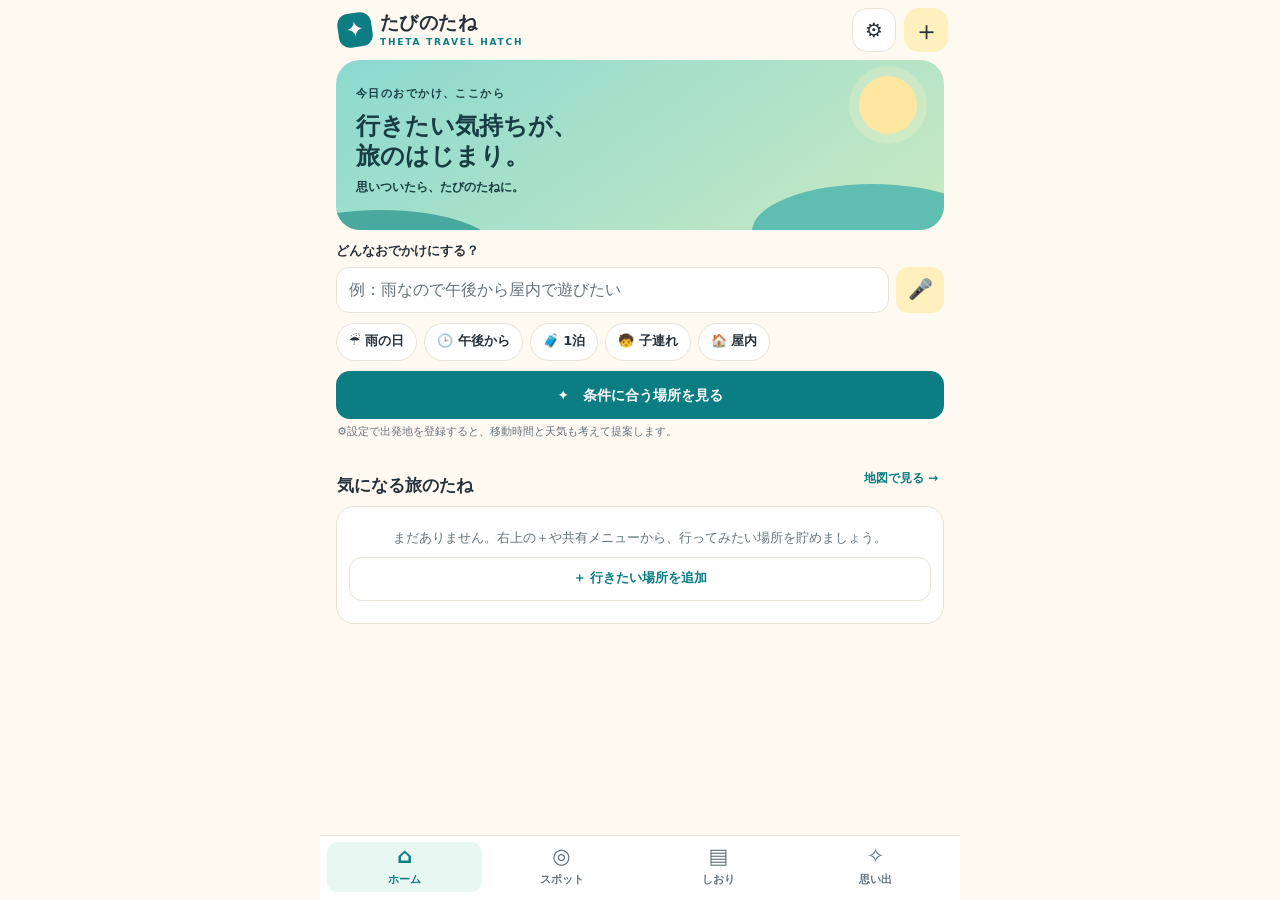
==== source/app/src/main/assets/www/index.html @ 2dbfa1c7 "Theta.Travel.Hatch: take over たびのたね and ship 0.1.0 APK - Import the 2026-10-17 handoff pack unchange" ====
<!doctype html>
<html lang="ja">
<head>
<meta charset="utf-8">
<meta name="viewport" content="width=device-width,initial-scale=1,viewport-fit=cover">
<meta name="color-scheme" content="light dark">
<title>たびのたね</title>
<link rel="stylesheet" href="vendor/leaflet/leaflet.css">
<link rel="stylesheet" href="vendor/markercluster/MarkerCluster.css">
<link rel="stylesheet" href="vendor/markercluster/MarkerCluster.Default.css">
<link rel="stylesheet" href="styles.css">
</head>
<body>
<div class="app">
  <header class="header">
    <div class="brand"><span class="logo" aria-hidden="true">✦</span><span>たびのたね<small>THETA TRAVEL HATCH</small></span></div>
    <button class="icon-btn active" type="button" data-action="settings" aria-label="設定">⚙</button>
    <button class="add-btn active" type="button" data-action="add-menu" aria-label="追加">＋</button>
  </header>
  <main class="main" id="main" aria-live="polite"></main>
  <nav class="nav" aria-label="アプリの画面">
    <button type="button" data-screen="home"><span aria-hidden="true">⌂</span>ホーム</button>
    <button type="button" data-screen="spots"><span aria-hidden="true">◎</span>スポット</button>
    <button type="button" data-screen="plans"><span aria-hidden="true">▤</span>しおり</button>
    <button type="button" data-screen="history"><span aria-hidden="true">✧</span>思い出</button>
  </nav>
</div>
<div class="modal" id="modal" hidden>
  <div class="sheet" role="dialog" aria-modal="true" aria-labelledby="sheet-title">
    <div class="sheet-top"><h2 id="sheet-title"></h2><button class="close" type="button" data-action="close" aria-label="閉じる">×</button></div>
    <div class="sheet-body" id="sheet-body"></div>
    <div class="sheet-foot" id="sheet-foot"></div>
  </div>
</div>
<div class="toast" id="toast" role="status" hidden></div>
<script src="vendor/leaflet/leaflet.js"></script>
<script src="vendor/markercluster/leaflet.markercluster.js"></script>
<script src="js/core.js"></script>
<script src="js/native.js"></script>
<script src="js/app.js"></script>
</body>
</html>
---- source/app/src/main/assets/www/vendor/leaflet/leaflet.css ----
/* required styles */

.leaflet-pane,
.leaflet-tile,
.leaflet-marker-icon,
.leaflet-marker-shadow,
.leaflet-tile-container,
.leaflet-pane > svg,
.leaflet-pane > canvas,
.leaflet-zoom-box,
.leaflet-image-layer,
.leaflet-layer {
	position: absolute;
	left: 0;
	top: 0;
	}
.leaflet-container {
	overflow: hidden;
	}
.leaflet-tile,
.leaflet-marker-icon,
.leaflet-marker-shadow {
	-webkit-user-select: none;
	   -moz-user-select: none;
	        user-select: none;
	  -webkit-user-drag: none;
	}
/* Prevents IE11 from highlighting tiles in blue */
.leaflet-tile::selection {
	background: transparent;
}
/* Safari renders non-retina tile on retina better with this, but Chrome is worse */
.leaflet-safari .leaflet-tile {
	image-rendering: -webkit-optimize-contrast;
	}
/* hack that prevents hw layers "stretching" when loading new tiles */
.leaflet-safari .leaflet-tile-container {
	width: 1600px;
	height: 1600px;
	-webkit-transform-origin: 0 0;
	}
.leaflet-marker-icon,
.leaflet-marker-shadow {
	display: block;
	}
/* .leaflet-container svg: reset svg max-width decleration shipped in Joomla! (joomla.org) 3.x */
/* .leaflet-container img: map is broken in FF if you have max-width: 100% on tiles */
.leaflet-container .leaflet-overlay-pane svg {
	max-width: none !important;
	max-height: none !important;
	}
.leaflet-container .leaflet-marker-pane img,
.leaflet-container .leaflet-shadow-pane img,
.leaflet-container .leaflet-tile-pane img,
.leaflet-container img.leaflet-image-layer,
.leaflet-container .leaflet-tile {
	max-width: none !important;
	max-height: none !important;
	width: auto;
	padding: 0;
	}

.leaflet-container img.leaflet-tile {
	/* See: https://bugs.chromium.org/p/chromium/issues/detail?id=600120 */
	mix-blend-mode: plus-lighter;
}

.leaflet-container.leaflet-touch-zoom {
	-ms-touch-action: pan-x pan-y;
	touch-action: pan-x pan-y;
	}
.leaflet-container.leaflet-touch-drag {
	-ms-touch-action: pinch-zoom;
	/* Fallback for FF which doesn't support pinch-zoom */
	touch-action: none;
	touch-action: pinch-zoom;
}
.leaflet-container.leaflet-touch-drag.leaflet-touch-zoom {
	-ms-touch-action: none;
	touch-action: none;
}
.leaflet-container {
	-webkit-tap-highlight-color: transparent;
}
.leaflet-container a {
	-webkit-tap-highlight-color: rgba(51, 181, 229, 0.4);
}
.leaflet-tile {
	filter: inherit;
	visibility: hidden;
	}
.leaflet-tile-loaded {
	visibility: inherit;
	}
.leaflet-zoom-box {
	width: 0;
	height: 0;
	-moz-box-sizing: border-box;
	     box-sizing: border-box;
	z-index: 800;
	}
/* workaround for https://bugzilla.mozilla.org/show_bug.cgi?id=888319 */
.leaflet-overlay-pane svg {
	-moz-user-select: none;
	}

.leaflet-pane         { z-index: 400; }

.leaflet-tile-pane    { z-index: 200; }
.leaflet-overlay-pane { z-index: 400; }
.leaflet-shadow-pane  { z-index: 500; }
.leaflet-marker-pane  { z-index: 600; }
.leaflet-tooltip-pane   { z-index: 650; }
.leaflet-popup-pane   { z-index: 700; }

.leaflet-map-pane canvas { z-index: 100; }
.leaflet-map-pane svg    { z-index: 200; }

.leaflet-vml-shape {
	width: 1px;
	height: 1px;
	}
.lvml {
	behavior: url(#default#VML);
	display: inline-block;
	position: absolute;
	}


/* control positioning */

.leaflet-control {
	position: relative;
	z-index: 800;
	pointer-events: visiblePainted; /* IE 9-10 doesn't have auto */
	pointer-events: auto;
	}
.leaflet-top,
.leaflet-bottom {
	position: absolute;
	z-index: 1000;
	pointer-events: none;
	}
.leaflet-top {
	top: 0;
	}
.leaflet-right {
	right: 0;
	}
.leaflet-bottom {
	bottom: 0;
	}
.leaflet-left {
	left: 0;
	}
.leaflet-control {
	float: left;
	clear: both;
	}
.leaflet-right .leaflet-control {
	float: right;
	}
.leaflet-top .leaflet-control {
	margin-top: 10px;
	}
.leaflet-bottom .leaflet-control {
	margin-bottom: 10px;
	}
.leaflet-left .leaflet-control {
	margin-left: 10px;
	}
.leaflet-right .leaflet-control {
	margin-right: 10px;
	}


/* zoom and fade animations */

.leaflet-fade-anim .leaflet-popup {
	opacity: 0;
	-webkit-transition: opacity 0.2s linear;
	   -moz-transition: opacity 0.2s linear;
	        transition: opacity 0.2s linear;
	}
.leaflet-fade-anim .leaflet-map-pane .leaflet-popup {
	opacity: 1;
	}
.leaflet-zoom-animated {
	-webkit-transform-origin: 0 0;
	    -ms-transform-origin: 0 0;
	        transform-origin: 0 0;
	}
svg.leaflet-zoom-animated {
	will-change: transform;
}

.leaflet-zoom-anim .leaflet-zoom-animated {
	-webkit-transition: -webkit-transform 0.25s cubic-bezier(0,0,0.25,1);
	   -moz-transition:    -moz-transform 0.25s cubic-bezier(0,0,0.25,1);
	        transition:         transform 0.25s cubic-bezier(0,0,0.25,1);
	}
.leaflet-zoom-anim .leaflet-tile,
.leaflet-pan-anim .leaflet-tile {
	-webkit-transition: none;
	   -moz-transition: none;
	        transition: none;
	}

.leaflet-zoom-anim .leaflet-zoom-hide {
	visibility: hidden;
	}


/* cursors */

.leaflet-interactive {
	cursor: pointer;
	}
.leaflet-grab {
	cursor: -webkit-grab;
	cursor:    -moz-grab;
	cursor:         grab;
	}
.leaflet-crosshair,
.leaflet-crosshair .leaflet-interactive {
	cursor: crosshair;
	}
.leaflet-popup-pane,
.leaflet-control {
	cursor: auto;
	}
.leaflet-dragging .leaflet-grab,
.leaflet-dragging .leaflet-grab .leaflet-interactive,
.leaflet-dragging .leaflet-marker-draggable {
	cursor: move;
	cursor: -webkit-grabbing;
	cursor:    -moz-grabbing;
	cursor:         grabbing;
	}

/* marker & overlays interactivity */
.leaflet-marker-icon,
.leaflet-marker-shadow,
.leaflet-image-layer,
.leaflet-pane > svg path,
.leaflet-tile-container {
	pointer-events: none;
	}

.leaflet-marker-icon.leaflet-interactive,
.leaflet-image-layer.leaflet-interactive,
.leaflet-pane > svg path.leaflet-interactive,
svg.leaflet-image-layer.leaflet-interactive path {
	pointer-events: visiblePainted; /* IE 9-10 doesn't have auto */
	pointer-events: auto;
	}

/* visual tweaks */

.leaflet-container {
	background: #ddd;
	outline-offset: 1px;
	}
.leaflet-container a {
	color: #0078A8;
	}
.leaflet-zoom-box {
	border: 2px dotted #38f;
	background: rgba(255,255,255,0.5);
	}


/* general typography */
.leaflet-container {
	font-family: "Helvetica Neue", Arial, Helvetica, sans-serif;
	font-size: 12px;
	font-size: 0.75rem;
	line-height: 1.5;
	}


/* general toolbar styles */

.leaflet-bar {
	box-shadow: 0 1px 5px rgba(0,0,0,0.65);
	border-radius: 4px;
	}
.leaflet-bar a {
	background-color: #fff;
	border-bottom: 1px solid #ccc;
	width: 26px;
	height: 26px;
	line-height: 26px;
	display: block;
	text-align: center;
	text-decoration: none;
	color: black;
	}
.leaflet-bar a,
.leaflet-control-layers-toggle {
	background-position: 50% 50%;
	background-repeat: no-repeat;
	display: block;
	}
.leaflet-bar a:hover,
.leaflet-bar a:focus {
	background-color: #f4f4f4;
	}
.leaflet-bar a:first-child {
	border-top-left-radius: 4px;
	border-top-right-radius: 4px;
	}
.leaflet-bar a:last-child {
	border-bottom-left-radius: 4px;
	border-bottom-right-radius: 4px;
	border-bottom: none;
	}
.leaflet-bar a.leaflet-disabled {
	cursor: default;
	background-color: #f4f4f4;
	color: #bbb;
	}

.leaflet-touch .leaflet-bar a {
	width: 30px;
	height: 30px;
	line-height: 30px;
	}
.leaflet-touch .leaflet-bar a:first-child {
	border-top-left-radius: 2px;
	border-top-right-radius: 2px;
	}
.leaflet-touch .leaflet-bar a:last-child {
	border-bottom-left-radius: 2px;
	border-bottom-right-radius: 2px;
	}

/* zoom control */

.leaflet-control-zoom-in,
.leaflet-control-zoom-out {
	font: bold 18px 'Lucida Console', Monaco, monospace;
	text-indent: 1px;
	}

.leaflet-touch .leaflet-control-zoom-in, .leaflet-touch .leaflet-control-zoom-out  {
	font-size: 22px;
	}


/* layers control */

.leaflet-control-layers {
	box-shadow: 0 1px 5px rgba(0,0,0,0.4);
	background: #fff;
	border-radius: 5px;
	}
.leaflet-control-layers-toggle {
	background-image: url(images/layers.png);
	width: 36px;
	height: 36px;
	}
.leaflet-retina .leaflet-control-layers-toggle {
	background-image: url(images/layers-2x.png);
	background-size: 26px 26px;
	}
.leaflet-touch .leaflet-control-layers-toggle {
	width: 44px;
	height: 44px;
	}
.leaflet-control-layers .leaflet-control-layers-list,
.leaflet-control-layers-expanded .leaflet-control-layers-toggle {
	display: none;
	}
.leaflet-control-layers-expanded .leaflet-control-layers-list {
	display: block;
	position: relative;
	}
.leaflet-control-layers-expanded {
	padding: 6px 10px 6px 6px;
	color: #333;
	background: #fff;
	}
.leaflet-control-layers-scrollbar {
	overflow-y: scroll;
	overflow-x: hidden;
	padding-right: 5px;
	}
.leaflet-control-layers-selector {
	margin-top: 2px;
	position: relative;
	top: 1px;
	}
.leaflet-control-layers label {
	display: block;
	font-size: 13px;
	font-size: 1.08333em;
	}
.leaflet-control-layers-separator {
	height: 0;
	border-top: 1px solid #ddd;
	margin: 5px -10px 5px -6px;
	}

/* Default icon URLs */
.leaflet-default-icon-path { /* used only in path-guessing heuristic, see L.Icon.Default */
	background-image: url(images/marker-icon.png);
	}


/* attribution and scale controls */

.leaflet-container .leaflet-control-attribution {
	background: #fff;
	background: rgba(255, 255, 255, 0.8);
	margin: 0;
	}
.leaflet-control-attribution,
.leaflet-control-scale-line {
	padding: 0 5px;
	color: #333;
	line-height: 1.4;
	}
.leaflet-control-attribution a {
	text-decoration: none;
	}
.leaflet-control-attribution a:hover,
.leaflet-control-attribution a:focus {
	text-decoration: underline;
	}
.leaflet-attribution-flag {
	display: inline !important;
	vertical-align: baseline !important;
	width: 1em;
	height: 0.6669em;
	}
.leaflet-left .leaflet-control-scale {
	margin-left: 5px;
	}
.leaflet-bottom .leaflet-control-scale {
	margin-bottom: 5px;
	}
.leaflet-control-scale-line {
	border: 2px solid #777;
	border-top: none;
	line-height: 1.1;
	padding: 2px 5px 1px;
	white-space: nowrap;
	-moz-box-sizing: border-box;
	     box-sizing: border-box;
	background: rgba(255, 255, 255, 0.8);
	text-shadow: 1px 1px #fff;
	}
.leaflet-control-scale-line:not(:first-child) {
	border-top: 2px solid #777;
	border-bottom: none;
	margin-top: -2px;
	}
.leaflet-control-scale-line:not(:first-child):not(:last-child) {
	border-bottom: 2px solid #777;
	}

.leaflet-touch .leaflet-control-attribution,
.leaflet-touch .leaflet-control-layers,
.leaflet-touch .leaflet-bar {
	box-shadow: none;
	}
.leaflet-touch .leaflet-control-layers,
.leaflet-touch .leaflet-bar {
	border: 2px solid rgba(0,0,0,0.2);
	background-clip: padding-box;
	}


/* popup */

.leaflet-popup {
	position: absolute;
	text-align: center;
	margin-bottom: 20px;
	}
.leaflet-popup-content-wrapper {
	padding: 1px;
	text-align: left;
	border-radius: 12px;
	}
.leaflet-popup-content {
	margin: 13px 24px 13px 20px;
	line-height: 1.3;
	font-size: 13px;
	font-size: 1.08333em;
	min-height: 1px;
	}
.leaflet-popup-content p {
	margin: 17px 0;
	margin: 1.3em 0;
	}
.leaflet-popup-tip-container {
	width: 40px;
	height: 20px;
	position: absolute;
	left: 50%;
	margin-top: -1px;
	margin-left: -20px;
	overflow: hidden;
	pointer-events: none;
	}
.leaflet-popup-tip {
	width: 17px;
	height: 17px;
	padding: 1px;

	margin: -10px auto 0;
	pointer-events: auto;

	-webkit-transform: rotate(45deg);
	   -moz-transform: rotate(45deg);
	    -ms-transform: rotate(45deg);
	        transform: rotate(45deg);
	}
.leaflet-popup-content-wrapper,
.leaflet-popup-tip {
	background: white;
	color: #333;
	box-shadow: 0 3px 14px rgba(0,0,0,0.4);
	}
.leaflet-container a.leaflet-popup-close-button {
	position: absolute;
	top: 0;
	right: 0;
	border: none;
	text-align: center;
	width: 24px;
	height: 24px;
	font: 16px/24px Tahoma, Verdana, sans-serif;
	color: #757575;
	text-decoration: none;
	background: transparent;
	}
.leaflet-container a.leaflet-popup-close-button:hover,
.leaflet-container a.leaflet-popup-close-button:focus {
	color: #585858;
	}
.leaflet-popup-scrolled {
	overflow: auto;
	}

.leaflet-oldie .leaflet-popup-content-wrapper {
	-ms-zoom: 1;
	}
.leaflet-oldie .leaflet-popup-tip {
	width: 24px;
	margin: 0 auto;

	-ms-filter: "progid:DXImageTransform.Microsoft.Matrix(M11=0.70710678, M12=0.70710678, M21=-0.70710678, M22=0.70710678)";
	filter: progid:DXImageTransform.Microsoft.Matrix(M11=0.70710678, M12=0.70710678, M21=-0.70710678, M22=0.70710678);
	}

.leaflet-oldie .leaflet-control-zoom,
.leaflet-oldie .leaflet-control-layers,
.leaflet-oldie .leaflet-popup-content-wrapper,
.leaflet-oldie .leaflet-popup-tip {
	border: 1px solid #999;
	}


/* div icon */

.leaflet-div-icon {
	background: #fff;
	border: 1px solid #666;
	}


/* Tooltip */
/* Base styles for the element that has a tooltip */
.leaflet-tooltip {
	position: absolute;
	padding: 6px;
	background-color: #fff;
	border: 1px solid #fff;
	border-radius: 3px;
	color: #222;
	white-space: nowrap;
	-webkit-user-select: none;
	-moz-user-select: none;
	-ms-user-select: none;
	user-select: none;
	pointer-events: none;
	box-shadow: 0 1px 3px rgba(0,0,0,0.4);
	}
.leaflet-tooltip.leaflet-interactive {
	cursor: pointer;
	pointer-events: auto;
	}
.leaflet-tooltip-top:before,
.leaflet-tooltip-bottom:before,
.leaflet-tooltip-left:before,
.leaflet-tooltip-right:before {
	position: absolute;
	pointer-events: none;
	border: 6px solid transparent;
	background: transparent;
	content: "";
	}

/* Directions */

.leaflet-tooltip-bottom {
	margin-top: 6px;
}
.leaflet-tooltip-top {
	margin-top: -6px;
}
.leaflet-tooltip-bottom:before,
.leaflet-tooltip-top:before {
	left: 50%;
	margin-left: -6px;
	}
.leaflet-tooltip-top:before {
	bottom: 0;
	margin-bottom: -12px;
	border-top-color: #fff;
	}
.leaflet-tooltip-bottom:before {
	top: 0;
	margin-top: -12px;
	margin-left: -6px;
	border-bottom-color: #fff;
	}
.leaflet-tooltip-left {
	margin-left: -6px;
}
.leaflet-tooltip-right {
	margin-left: 6px;
}
.leaflet-tooltip-left:before,
.leaflet-tooltip-right:before {
	top: 50%;
	margin-top: -6px;
	}
.leaflet-tooltip-left:before {
	right: 0;
	margin-right: -12px;
	border-left-color: #fff;
	}
.leaflet-tooltip-right:before {
	left: 0;
	margin-left: -12px;
	border-right-color: #fff;
	}

/* Printing */

@media print {
	/* Prevent printers from removing background-images of controls. */
	.leaflet-control {
		-webkit-print-color-adjust: exact;
		print-color-adjust: exact;
		}
	}
---- source/app/src/main/assets/www/vendor/markercluster/MarkerCluster.css ----
.leaflet-cluster-anim .leaflet-marker-icon, .leaflet-cluster-anim .leaflet-marker-shadow {
	-webkit-transition: -webkit-transform 0.3s ease-out, opacity 0.3s ease-in;
	-moz-transition: -moz-transform 0.3s ease-out, opacity 0.3s ease-in;
	-o-transition: -o-transform 0.3s ease-out, opacity 0.3s ease-in;
	transition: transform 0.3s ease-out, opacity 0.3s ease-in;
}

.leaflet-cluster-spider-leg {
	/* stroke-dashoffset (duration and function) should match with leaflet-marker-icon transform in order to track it exactly */
	-webkit-transition: -webkit-stroke-dashoffset 0.3s ease-out, -webkit-stroke-opacity 0.3s ease-in;
	-moz-transition: -moz-stroke-dashoffset 0.3s ease-out, -moz-stroke-opacity 0.3s ease-in;
	-o-transition: -o-stroke-dashoffset 0.3s ease-out, -o-stroke-opacity 0.3s ease-in;
	transition: stroke-dashoffset 0.3s ease-out, stroke-opacity 0.3s ease-in;
}
---- source/app/src/main/assets/www/vendor/markercluster/MarkerCluster.Default.css ----
.marker-cluster-small {
	background-color: rgba(181, 226, 140, 0.6);
	}
.marker-cluster-small div {
	background-color: rgba(110, 204, 57, 0.6);
	}

.marker-cluster-medium {
	background-color: rgba(241, 211, 87, 0.6);
	}
.marker-cluster-medium div {
	background-color: rgba(240, 194, 12, 0.6);
	}

.marker-cluster-large {
	background-color: rgba(253, 156, 115, 0.6);
	}
.marker-cluster-large div {
	background-color: rgba(241, 128, 23, 0.6);
	}

	/* IE 6-8 fallback colors */
.leaflet-oldie .marker-cluster-small {
	background-color: rgb(181, 226, 140);
	}
.leaflet-oldie .marker-cluster-small div {
	background-color: rgb(110, 204, 57);
	}

.leaflet-oldie .marker-cluster-medium {
	background-color: rgb(241, 211, 87);
	}
.leaflet-oldie .marker-cluster-medium div {
	background-color: rgb(240, 194, 12);
	}

.leaflet-oldie .marker-cluster-large {
	background-color: rgb(253, 156, 115);
	}
.leaflet-oldie .marker-cluster-large div {
	background-color: rgb(241, 128, 23);
}

.marker-cluster {
	background-clip: padding-box;
	border-radius: 20px;
	}
.marker-cluster div {
	width: 30px;
	height: 30px;
	margin-left: 5px;
	margin-top: 5px;

	text-align: center;
	border-radius: 15px;
	font: 12px "Helvetica Neue", Arial, Helvetica, sans-serif;
	}
.marker-cluster span {
	line-height: 30px;
	}
---- source/app/src/main/assets/www/styles.css ----
:root{
  --bg:#fffaf1;--paper:#fff;--text:#26313b;--soft:#65747c;--line:#e9e3d6;--teal:#0c7d82;--teal-ink:#fff;--mint:#e8f7f1;
  --yellow:#fff0bd;--coral:#e16e57;--blue:#d9eefa;--peach:#ffdfd1;--gold:#e4ac38;--shadow:rgba(38,54,53,.12);
  --hero-a:#8cd9d0;--hero-b:#cae9c2;--hero-ink:#173d42;--hill-a:#60bdb1;--hill-b:#49a99e;--sun:#ffe7a2;
  --nav-h:66px;
  color-scheme:light dark;
}
@media (prefers-color-scheme:dark){:root{
  --bg:#1c2327;--paper:#29333a;--text:#f6f0e6;--soft:#b9c5c9;--line:#465159;--teal:#62c9c5;--teal-ink:#16282c;--mint:#244240;
  --yellow:#58482d;--coral:#ffa38e;--blue:#254456;--peach:#604139;--gold:#e0bd75;--shadow:rgba(0,0,0,.28);
  --hero-a:#216d70;--hero-b:#41716c;--hero-ink:#f5fff9;--hill-a:#235d5c;--hill-b:#205351;--sun:#e8b768;
}}
*{box-sizing:border-box}
html,body{margin:0;height:100%;background:var(--bg);color:var(--text);font-family:system-ui,-apple-system,"Noto Sans JP",sans-serif;line-height:1.45;-webkit-tap-highlight-color:transparent}
button,input,textarea,select{font:inherit;color:inherit}
button{border:0;cursor:pointer;background:none}
button:focus-visible,input:focus-visible,textarea:focus-visible,select:focus-visible{outline:3px solid var(--coral);outline-offset:2px}
h1,h2,h3{margin:0;line-height:1.25}
[hidden]{display:none!important}

.app{display:flex;flex-direction:column;height:100%;max-width:640px;margin:0 auto}
.header{flex:none;height:60px;padding:8px 12px 8px 18px;display:flex;align-items:center;gap:8px}
.brand{display:flex;gap:8px;align-items:center;font-size:19px;font-weight:800;letter-spacing:.02em;line-height:1.05;margin-right:auto}
.brand small{display:block;font-size:9px;font-weight:800;letter-spacing:.2em;color:var(--teal);margin-top:5px}
.logo{width:34px;height:34px;border-radius:11px;background:var(--teal);color:var(--teal-ink);display:grid;place-items:center;font-size:22px;transform:rotate(-8deg)}
.icon-btn{width:44px;height:44px;border-radius:15px;background:var(--paper);border:1px solid var(--line);font-size:20px;display:grid;place-items:center}
.add-btn{width:44px;height:44px;border-radius:15px;background:var(--yellow);font-size:27px;line-height:1}
.main{flex:1;overflow-y:auto;padding:0 16px 24px;overscroll-behavior:contain}
.nav{flex:none;display:grid;grid-template-columns:repeat(4,minmax(0,1fr));gap:2px;padding:6px 7px 8px;border-top:1px solid var(--line);background:var(--paper)}
.nav button{display:grid;gap:2px;place-items:center;min-width:0;min-height:50px;border-radius:11px;color:var(--soft);font-size:11px;font-weight:800;padding:3px 0}
.nav button span{font-size:21px;line-height:1}
.nav button[aria-current="page"]{background:var(--mint);color:var(--teal)}

.eyebrow{font-size:11px;letter-spacing:.13em;color:var(--teal);font-weight:800}
.hero{position:relative;min-height:170px;border-radius:24px;overflow:hidden;background:linear-gradient(145deg,var(--hero-a),var(--hero-b));padding:20px;color:var(--hero-ink)}
.hero h1{position:relative;z-index:2;font-size:24px;font-weight:850;margin-top:8px}
.hero p{position:relative;z-index:2;margin:8px 0 0;font-size:12px;font-weight:700}
.hero .sun{position:absolute;right:27px;top:16px;width:58px;height:58px;border-radius:50%;background:var(--sun);box-shadow:0 0 0 10px rgba(255,243,200,.25)}
.hero .hill-a,.hero .hill-b{position:absolute;border-radius:50%}
.hero .hill-a{width:240px;height:95px;right:-48px;bottom:-49px;background:var(--hill-a)}
.hero .hill-b{width:230px;height:80px;left:-70px;bottom:-60px;background:var(--hill-b)}
.hero .weather{position:absolute;right:16px;bottom:14px;z-index:3;background:var(--paper);color:var(--text);border-radius:999px;padding:6px 11px;font-size:12px;font-weight:800;box-shadow:0 3px 0 var(--shadow)}

.field{margin:12px 0 0}
.field>label,.label{display:block;font-size:13px;font-weight:800;margin-bottom:6px}
.hint{font-size:11px;color:var(--soft);margin:5px 1px 0}
input[type=text],input[type=url],input[type=number],input[type=date],input[type=time],input[type=search],input[type=password],select,textarea{
  width:100%;min-height:46px;border:1px solid var(--line);border-radius:13px;padding:9px 12px;background:var(--paper);font-size:16px}
textarea{min-height:84px;resize:vertical}
input::placeholder,textarea::placeholder{color:var(--soft);opacity:1}
.row{display:grid;grid-template-columns:minmax(0,1fr) minmax(0,1fr);gap:8px}
.row3{display:grid;grid-template-columns:repeat(3,minmax(0,1fr));gap:8px}
.input-with-btn{display:grid;grid-template-columns:minmax(0,1fr) auto;gap:7px}
.input-with-btn button{min-width:48px;border-radius:13px;background:var(--yellow);font-size:20px;padding:0 10px;font-weight:800}

.chips{display:flex;flex-wrap:wrap;gap:7px;margin:10px 0}
.chip{min-height:38px;padding:7px 12px;border-radius:999px;background:var(--paper);border:1px solid var(--line);font-size:13px;font-weight:700}
.chip[aria-pressed="true"]{background:var(--yellow);border-color:var(--yellow)}
.primary{width:100%;min-height:48px;border-radius:14px;background:var(--teal);color:var(--teal-ink);font-size:14px;font-weight:800;padding:10px 14px}
.primary:disabled{opacity:.5}
.outline{width:100%;min-height:44px;border-radius:13px;background:var(--paper);border:1px solid var(--line);color:var(--teal);font-weight:800;font-size:13px;margin-top:9px;padding:8px 12px}
.danger{color:var(--coral)}
.btn-row{display:flex;gap:8px;margin-top:12px}
.btn-row>*{flex:1;margin-top:0}
.text-link{color:var(--teal);font-size:12px;font-weight:800;min-height:34px;padding:5px}
.active:active{transform:translateY(1px)}

.section-head{display:flex;justify-content:space-between;align-items:end;gap:10px;margin:22px 1px 10px}
.section-head h2{font-size:17px;font-weight:800}
.page-top{padding:6px 3px 4px}
.page-top h1{font-size:23px;margin:4px 0 5px}
.page-top p{color:var(--soft);margin:0;font-size:12px}
.count{font-size:11px;font-weight:800;color:var(--teal);margin:12px 2px 8px}
.list{display:grid;gap:9px}
.card{background:var(--paper);border:1px solid var(--line);border-radius:18px;padding:12px}
.spot-card{display:grid;grid-template-columns:56px minmax(0,1fr) auto;gap:11px;align-items:center;text-align:left;width:100%}
.art{height:56px;width:56px;display:grid;place-items:center;border-radius:14px;font-size:30px;background:var(--blue)}
.art.wish{background:var(--peach)}.art.visited{background:var(--mint)}.art.both{background:var(--yellow)}
.card-title{font-size:14px;font-weight:800;line-height:1.3;overflow-wrap:anywhere}
.card-meta{font-size:11px;color:var(--soft);font-weight:700;margin-top:4px;overflow-wrap:anywhere}
.badge{display:inline-block;font-size:10px;font-weight:800;border-radius:999px;padding:2px 7px;background:var(--mint);color:var(--teal);margin-right:4px;vertical-align:1px}
.badge.warn{background:var(--peach);color:var(--coral)}
.badge.ai{background:var(--blue);color:var(--text)}
.chev{color:var(--soft);font-size:18px}

.suggest{background:var(--yellow);border-color:transparent;padding:14px}
.suggest h3{font-size:18px;margin:4px 0}
.suggest ul{margin:6px 0 10px;padding-left:18px;font-size:12px}
.suggest .caution{color:var(--soft)}
.suggest .primary{background:var(--paper);color:var(--text);min-height:42px}

.legend{display:flex;gap:12px;flex-wrap:wrap;margin:8px 2px 10px;font-size:11px;font-weight:750;color:var(--soft)}
.legend span{display:inline-flex;align-items:center;gap:5px}
.dot{width:10px;height:10px;display:inline-block;border-radius:50%;background:var(--coral)}
.dot.visited{background:var(--teal)}.dot.both{background:var(--gold)}
.map{height:min(56vh,440px);border-radius:18px;overflow:hidden;border:1px solid var(--line);background:var(--mint);z-index:0}
.map.small{height:230px}
.map-note{font-size:11px;color:var(--soft);margin:8px 1px}
.pin{width:34px;height:34px;border-radius:15px 15px 15px 3px;transform:rotate(-45deg);background:var(--coral);display:grid;place-items:center;box-shadow:0 3px 7px var(--shadow);border:2px solid #fff}
.pin span{transform:rotate(45deg);font-size:16px;line-height:1}
.pin.visited{background:var(--teal)}.pin.both{background:var(--gold)}.pin.pick{background:#7a5cff}
.leaflet-popup-content{font-family:inherit;margin:10px 12px}
.popup-title{font-weight:800;font-size:13px}
.popup-meta{font-size:11px;color:#65747c;margin:2px 0 6px}
.popup-btn{background:#0c7d82;color:#fff;border-radius:9px;padding:6px 10px;font-weight:800;font-size:12px}
.marker-cluster-small,.marker-cluster-medium,.marker-cluster-large{background:rgba(12,125,130,.25)}
.marker-cluster-small div,.marker-cluster-medium div,.marker-cluster-large div{background:rgba(12,125,130,.85);color:#fff;font-weight:800}
.unplaced{margin-top:10px;background:var(--peach);border-radius:14px;padding:10px 12px;font-size:12px}
.unplaced button{color:var(--coral);font-weight:800;text-decoration:underline;padding:2px 4px;font-size:12px}

.tabs{display:flex;gap:7px;margin:12px 0}
.tabs button{min-height:40px;border-radius:11px;padding:7px 15px;background:var(--paper);font-size:13px;font-weight:800;border:1px solid var(--line)}
.tabs button[aria-pressed="true"]{background:var(--teal);color:var(--teal-ink);border-color:var(--teal)}
.tabs.fill{display:grid;grid-template-columns:repeat(auto-fit,minmax(0,1fr))}
.tabs.fill button{padding:7px 4px}

.cover{border-radius:22px;padding:16px 18px;background:linear-gradient(135deg,#cee9ed,#fce8c0);color:#173d42;position:relative;overflow:hidden}
@media (prefers-color-scheme:dark){.cover{background:linear-gradient(135deg,#2c5b61,#775e3b);color:#f5fff9}}
.cover h2{font-size:20px;margin:6px 0;padding-right:40px;overflow-wrap:anywhere}
.cover p{margin:2px 0;font-size:12px;font-weight:700}
.cover .edit{position:absolute;right:12px;top:12px;width:40px;height:40px;border-radius:12px;background:rgba(255,255,255,.7);color:#173d42;font-size:17px}
.note{border-radius:14px;background:var(--mint);padding:10px 12px;font-size:12px;line-height:1.5;margin:10px 0}
.note.warn{background:var(--peach)}
.timeline{padding:4px 0 5px 6px}
.stop{position:relative;padding:0 0 14px 22px;border-left:2px dashed var(--line);margin-left:8px;display:block;width:100%;text-align:left}
.stop:last-child{border-left-color:transparent;padding-bottom:0}
.stop::before{content:'';position:absolute;left:-7px;top:6px;width:12px;height:12px;border-radius:50%;background:var(--coral);border:2px solid var(--paper)}
.stop strong{font-size:14px}
.stop .t{font-size:12px;color:var(--teal);font-weight:800;margin-right:6px}
.stop p{font-size:12px;color:var(--soft);margin:2px 0 0}
.leg{display:grid;grid-template-columns:34px minmax(0,1fr);gap:9px;align-items:start;text-align:left;width:100%}
.leg .m{width:34px;height:34px;border-radius:11px;background:var(--blue);display:grid;place-items:center;font-size:17px}
.gap{font-size:11px;font-weight:800;color:var(--teal);margin:2px 0 2px 44px}
.gap.bad{color:var(--coral)}
.progress{height:8px;background:var(--line);border-radius:999px;overflow:hidden;margin:10px 2px}
.progress i{display:block;height:100%;background:var(--teal);border-radius:999px}
.pack-row{min-height:50px;display:grid;grid-template-columns:28px minmax(0,1fr) auto;gap:8px;align-items:center;padding:6px 8px 6px 12px;border:1px solid var(--line);border-radius:13px;background:var(--paper);font-size:14px;font-weight:750}
.pack-row input{width:22px;height:22px;accent-color:var(--teal)}
.pack-row .done{text-decoration:line-through;color:var(--soft)}
.pack-row small{color:var(--soft);font-weight:700;font-size:11px;margin-left:4px}
.pack-row button{color:var(--soft);font-size:18px;min-width:40px;min-height:40px}

.log-card{display:grid;grid-template-columns:44px minmax(0,1fr) auto;align-items:center;gap:11px;text-align:left;width:100%}
.log-icon{width:44px;height:44px;display:grid;place-items:center;background:var(--yellow);border-radius:13px;font-size:24px}
.month{font-size:12px;font-weight:800;color:var(--soft);margin:16px 2px 4px}
.table-wrap{overflow-x:auto;border-radius:13px;border:1px solid var(--line)}
table{width:100%;border-collapse:collapse;font-size:12px;background:var(--paper)}
th,td{text-align:left;padding:10px 8px;border-bottom:1px solid var(--line);white-space:nowrap}
th{font-size:11px;color:var(--soft);position:sticky;top:0;background:var(--paper)}
th button{font-weight:800;color:var(--soft)}
tr:last-child td{border-bottom:0}
td.wrap{white-space:normal;min-width:120px}
.photos{display:grid;grid-template-columns:repeat(auto-fill,minmax(80px,1fr));gap:6px;margin-top:8px}
.photos div{position:relative}
.photos img{width:100%;aspect-ratio:1;object-fit:cover;border-radius:10px;display:block}
.photos button{position:absolute;top:3px;right:3px;width:26px;height:26px;border-radius:50%;background:rgba(0,0,0,.55);color:#fff;font-size:14px}
.stars{display:flex;gap:2px}
.stars button{font-size:26px;min-width:40px;min-height:40px;color:var(--line)}
.stars button.on{color:var(--gold)}
.empty{padding:22px 12px;text-align:center;color:var(--soft);font-size:13px}
.kv{display:grid;grid-template-columns:auto minmax(0,1fr);gap:4px 12px;font-size:13px;margin:8px 0}
.kv dt{color:var(--soft);font-weight:700}
.kv dd{margin:0;overflow-wrap:anywhere}
.candidates{display:grid;gap:6px;margin-top:8px}
.candidates button{text-align:left;border:1px solid var(--line);border-radius:12px;padding:9px 11px;background:var(--paper);font-size:13px}
.candidates button small{display:block;color:var(--soft);font-size:11px}

.modal{position:fixed;inset:0;z-index:1000;background:rgba(29,44,43,.52);display:flex;align-items:flex-end;justify-content:center}
.sheet{background:var(--bg);border-radius:22px 22px 0 0;width:100%;max-width:640px;max-height:92%;display:flex;flex-direction:column;box-shadow:0 -10px 38px var(--shadow)}
.sheet-top{display:flex;align-items:center;gap:8px;padding:14px 12px 6px 18px}
.sheet-top h2{font-size:18px;margin-right:auto}
.sheet-body{overflow-y:auto;padding:0 18px 18px}
.sheet-foot{padding:10px 18px 14px;border-top:1px solid var(--line);display:flex;gap:8px}
.sheet-foot>*{flex:1;margin:0}
.close{font-size:27px;min-height:44px;min-width:44px;color:var(--soft)}
.toast{position:fixed;left:50%;bottom:calc(var(--nav-h) + 28px);transform:translateX(-50%);z-index:2000;background:var(--text);color:var(--bg);padding:10px 16px;border-radius:12px;font-size:13px;font-weight:700;max-width:90%;box-shadow:0 6px 20px var(--shadow)}
details.box{border:1px solid var(--line);border-radius:14px;background:var(--paper);padding:8px 12px;margin-top:10px}
details.box summary{font-size:13px;font-weight:800;color:var(--teal);min-height:32px;padding-top:4px;cursor:pointer}
@media (max-width:360px){.main{padding-inline:12px}.hero h1{font-size:21px}.row3{grid-template-columns:1fr 1fr}}
@media (prefers-reduced-motion:no-preference){button{transition:transform .12s ease,background-color .15s ease}}
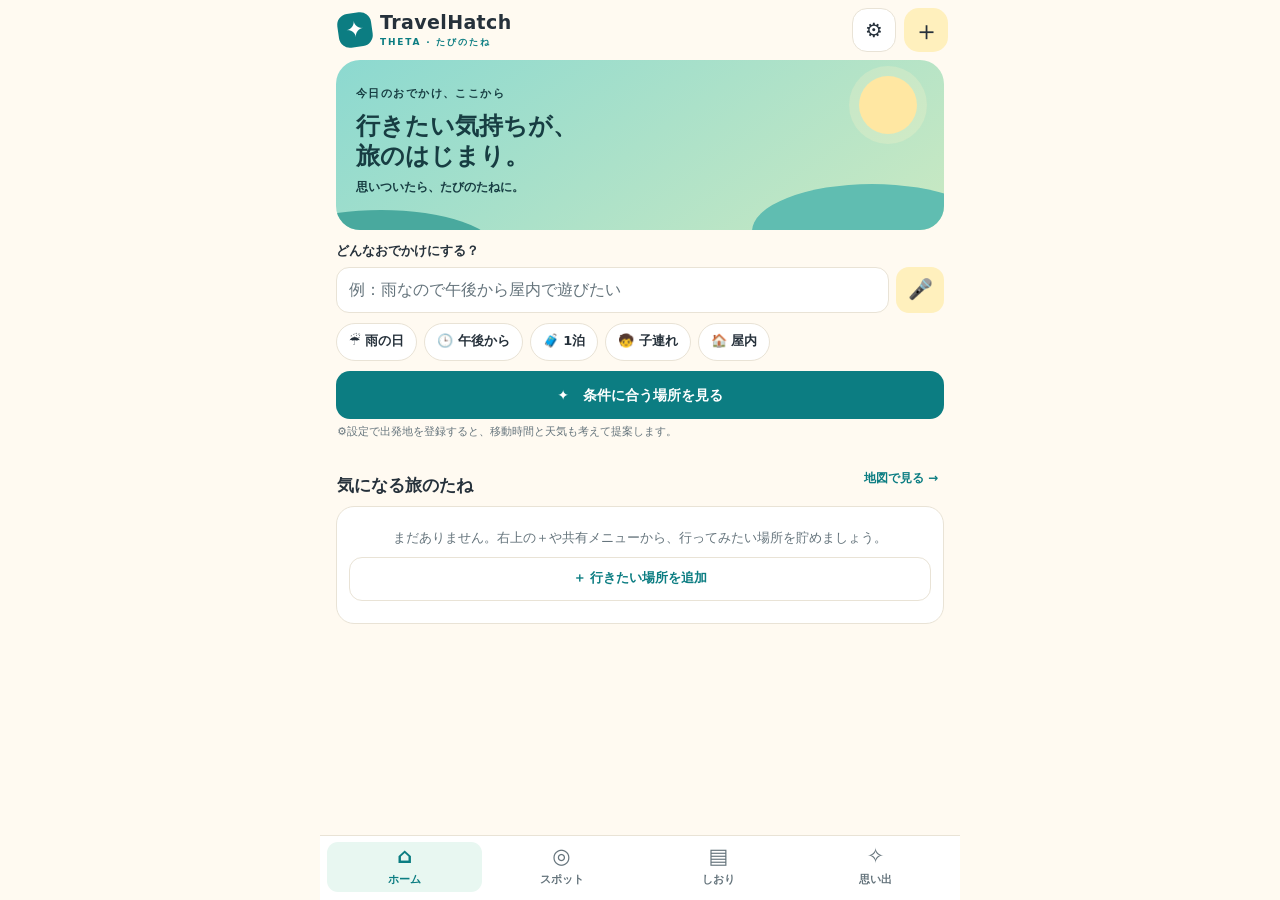
==== commit 85bb0171: "Rename the app to TravelHatch and ship 0.1.1 Follow the Theta.xxx.Hatch naming (T1): launcher label " ====
--- a/source/app/src/main/assets/www/index.html
+++ b/source/app/src/main/assets/www/index.html
@@ -4,7 +4,7 @@
 <meta charset="utf-8">
 <meta name="viewport" content="width=device-width,initial-scale=1,viewport-fit=cover">
 <meta name="color-scheme" content="light dark">
-<title>たびのたね</title>
+<title>TravelHatch</title>
 <link rel="stylesheet" href="vendor/leaflet/leaflet.css">
 <link rel="stylesheet" href="vendor/markercluster/MarkerCluster.css">
 <link rel="stylesheet" href="vendor/markercluster/MarkerCluster.Default.css">
@@ -13,7 +13,7 @@
 <body>
 <div class="app">
   <header class="header">
-    <div class="brand"><span class="logo" aria-hidden="true">✦</span><span>たびのたね<small>THETA TRAVEL HATCH</small></span></div>
+    <div class="brand"><span class="logo" aria-hidden="true">✦</span><span>TravelHatch<small>THETA · たびのたね</small></span></div>
     <button class="icon-btn active" type="button" data-action="settings" aria-label="設定">⚙</button>
     <button class="add-btn active" type="button" data-action="add-menu" aria-label="追加">＋</button>
   </header>
